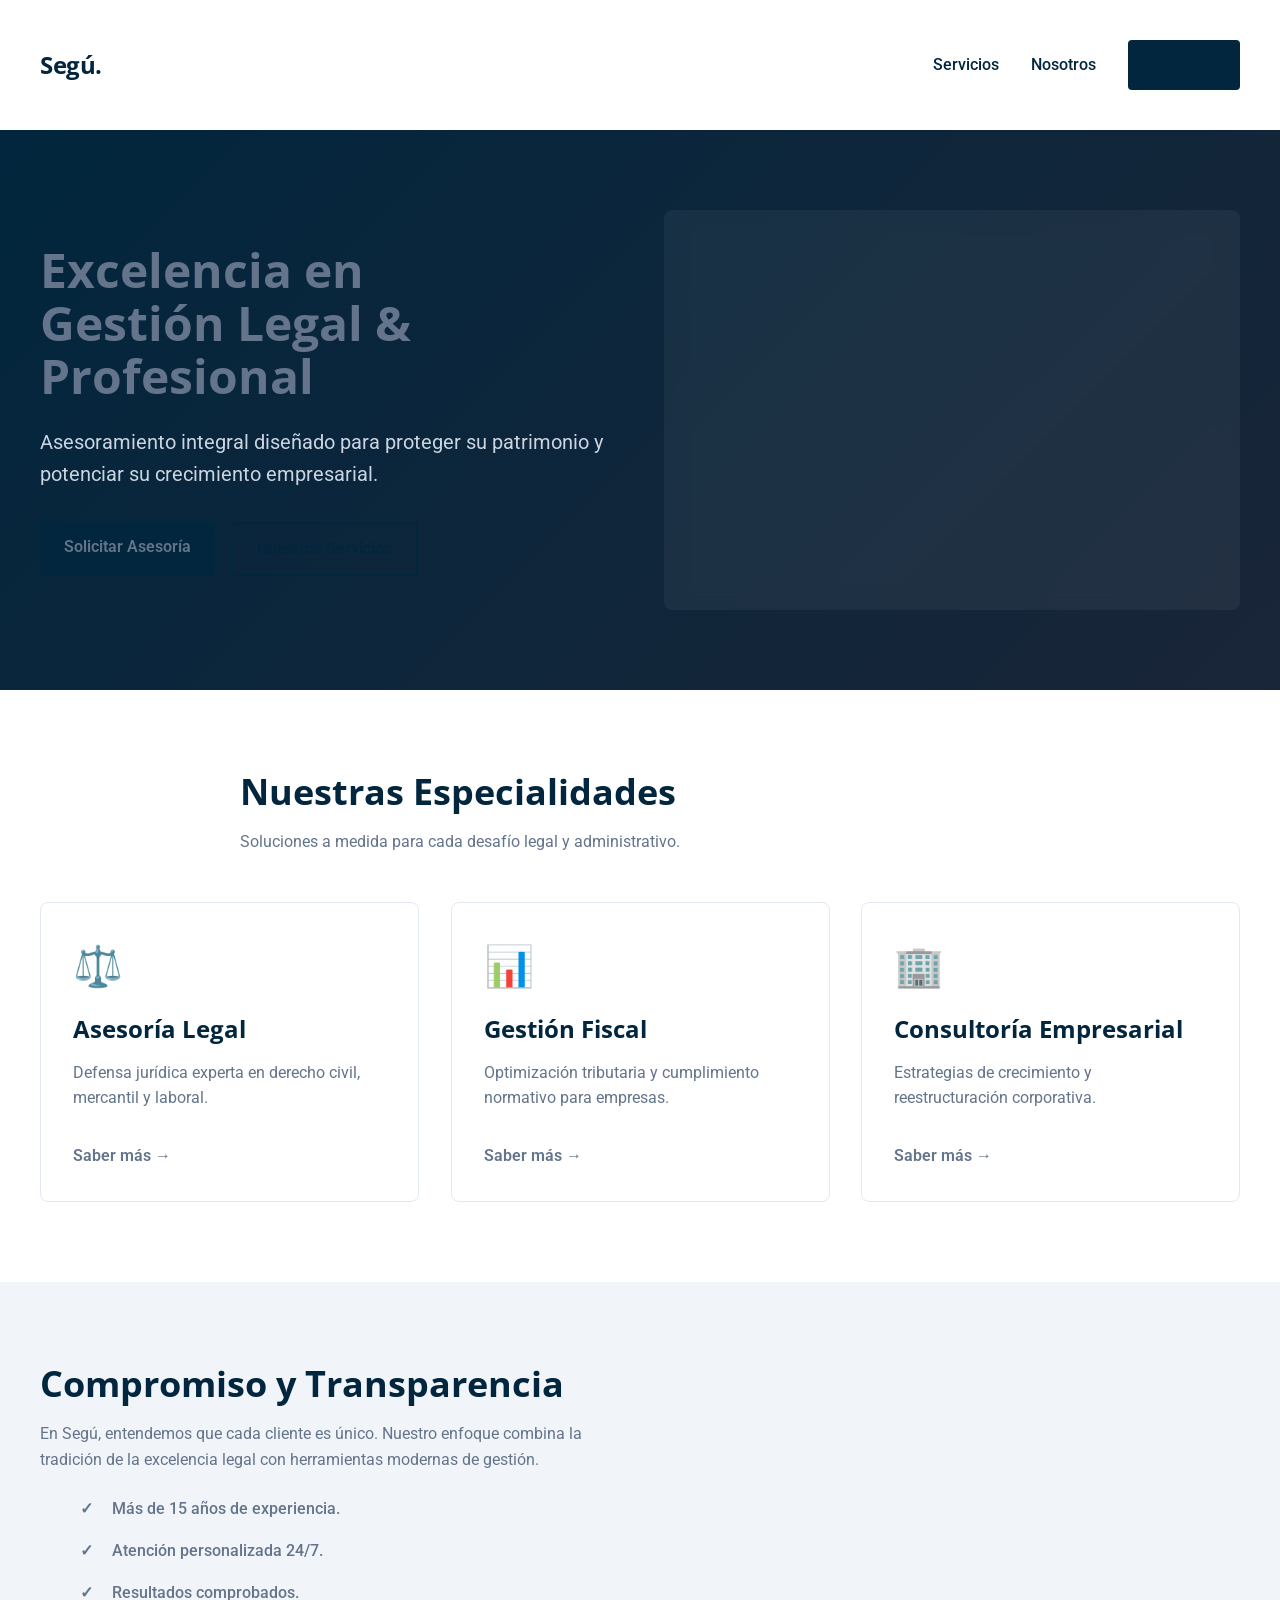
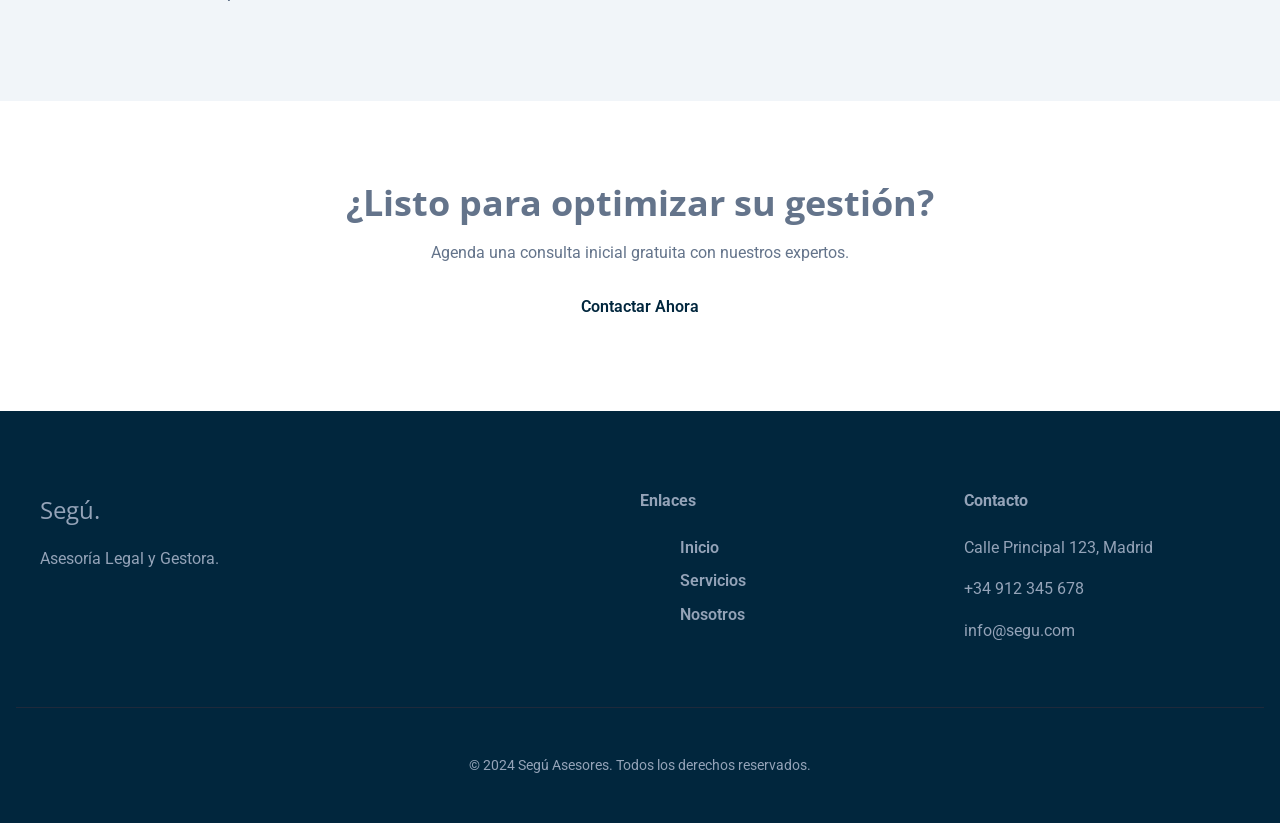
==== screens/home/home.html @ c508556a "Initial project structure with design system" ====
<!DOCTYPE html>
<html lang="es">

<head>
    <meta charset="UTF-8">
    <meta name="viewport" content="width=device-width, initial-scale=1.0">
    <meta name="description"
        content="Segú - Asesoría Legal y Gestora Profesional. Servicios de consultoría de alta calidad para empresas y particulares.">
    <title>Segú | Inicio</title>

    <!-- Styles -->
    <link rel="stylesheet" href="../../global.css">
    <link rel="stylesheet" href="./home.css">

    <!-- Favicon (placeholder) -->
    <link rel="icon"
        href="data:image/svg+xml,<svg xmlns=%22http://www.w3.org/2000/svg%22 viewBox=%220 0 100 100%22><text y=%22.9em%22 font-size=%2290%22>S</text></svg>">
</head>

<body>

    <!-- Header -->
    <header class="site-header">
        <div class="container header-content">
            <a href="home.html" class="logo">Segú<span class="dot">.</span></a>
            <nav class="desktop-nav">
                <ul>
                    <li><a href="#servicios">Servicios</a></li>
                    <li><a href="#nosotros">Nosotros</a></li>
                    <li><a href="#contacto" class="btn btn-primary">Contacto</a></li>
                </ul>
            </nav>
            <button class="mobile-menu-btn" aria-label="Abrir menú">
                <span></span>
                <span></span>
                <span></span>
            </button>
        </div>
    </header>

    <!-- Main Content -->
    <main>
        <!-- Hero Section -->
        <section class="hero">
            <div class="container hero-container">
                <div class="hero-text">
                    <h1>Excelencia en <br>Gestión Legal & <span class="highlight">Profesional</span></h1>
                    <p class="hero-subtitle">Asesoramiento integral diseñado para proteger su patrimonio y potenciar su
                        crecimiento empresarial.</p>
                    <div class="hero-actions">
                        <a href="#contacto" class="btn btn-primary">Solicitar Asesoría</a>
                        <a href="#servicios" class="btn btn-secondary">Nuestros Servicios</a>
                    </div>
                </div>
                <!-- Visual Element / Abstract Shape -->
                <div class="hero-visual">
                    <div class="visual-circle"></div>
                    <div class="visual-img-placeholder"></div>
                </div>
            </div>
        </section>

        <!-- Services Section -->
        <section id="servicios" class="services section-padding">
            <div class="container">
                <div class="section-header text-center">
                    <h2>Nuestras Especialidades</h2>
                    <p>Soluciones a medida para cada desafío legal y administrativo.</p>
                </div>

                <div class="services-grid">
                    <article class="service-card">
                        <div class="icon-box">⚖️</div>
                        <h3>Asesoría Legal</h3>
                        <p>Defensa jurídica experta en derecho civil, mercantil y laboral.</p>
                        <a href="#" class="service-link">Saber más &rarr;</a>
                    </article>

                    <article class="service-card">
                        <div class="icon-box">📊</div>
                        <h3>Gestión Fiscal</h3>
                        <p>Optimización tributaria y cumplimiento normativo para empresas.</p>
                        <a href="#" class="service-link">Saber más &rarr;</a>
                    </article>

                    <article class="service-card">
                        <div class="icon-box">🏢</div>
                        <h3>Consultoría Empresarial</h3>
                        <p>Estrategias de crecimiento y reestructuración corporativa.</p>
                        <a href="#" class="service-link">Saber más &rarr;</a>
                    </article>
                </div>
            </div>
        </section>

        <!-- About / Value Prop -->
        <section id="nosotros" class="about section-padding bg-light">
            <div class="container about-grid">
                <div class="about-content">
                    <h2>Compromiso y Transparencia</h2>
                    <p>En Segú, entendemos que cada cliente es único. Nuestro enfoque combina la tradición de la
                        excelencia legal con herramientas modernas de gestión.</p>
                    <ul class="check-list">
                        <li>Más de 15 años de experiencia.</li>
                        <li>Atención personalizada 24/7.</li>
                        <li>Resultados comprobados.</li>
                    </ul>
                </div>
                <div class="about-image">
                    <!-- Placeholder -->
                    <div class="image-box"></div>
                </div>
            </div>
        </section>

        <!-- Contact CTA -->
        <section id="contacto" class="cta-section section-padding">
            <div class="container cta-box">
                <h2>¿Listo para optimizar su gestión?</h2>
                <p>Agenda una consulta inicial gratuita con nuestros expertos.</p>
                <a href="mailto:info@segu.com" class="btn btn-white">Contactar Ahora</a>
            </div>
        </section>
    </main>

    <!-- Footer -->
    <footer class="site-footer">
        <div class="container footer-grid">
            <div class="footer-brand">
                <span class="logo-text">Segú.</span>
                <p>Asesoría Legal y Gestora.</p>
            </div>
            <div class="footer-links">
                <h4>Enlaces</h4>
                <ul>
                    <li><a href="#">Inicio</a></li>
                    <li><a href="#servicios">Servicios</a></li>
                    <li><a href="#nosotros">Nosotros</a></li>
                </ul>
            </div>
            <div class="footer-contact">
                <h4>Contacto</h4>
                <p>Calle Principal 123, Madrid</p>
                <p>+34 912 345 678</p>
                <p>info@segu.com</p>
            </div>
        </div>
        <div class="footer-bottom container">
            <p>&copy; 2024 Segú Asesores. Todos los derechos reservados.</p>
        </div>
    </footer>

    <!-- Scripts -->
    <script src="../../global.js"></script>
    <script src="./home.js"></script>
</body>

</html>
---- global.css ----
/* Global CSS: Variables, Resets, Typography */
/* Fonts: Open Sans (Headings), Roboto (Body) */
@import url('https://fonts.googleapis.com/css2?family=Open+Sans:wght@400;600;700;800&family=Roboto:wght@300;400;500;700&display=swap');

:root {
    /* 
       COLOR PALETTE SYSTEM 
       Primary: #01263D (Deep Blue) - Used for 30% (Structuring, Text, Headers)
       Secondary: #C1D789 (Soft Lime) - Used for 10% (Accents, CTAs)
       Neutral: White/Grays - Used for 60% (Backgrounds, Negative Space)
    */

    /* Primary Scale (Deep Blue) */
    --primary-100: #E0E9F0;
    --primary-200: #B3C6D6;
    --primary-300: #80A0B8;
    --primary-400: #4D7999;
    --primary-500: #01263D;
    /* Accessibile on White (AAA) */
    --primary-600: #011F32;
    --primary-700: #011826;
    --primary-800: #00101A;
    --primary-900: #00080D;

    /* Secondary Scale (Soft Lime) */
    --secondary-100: #F3F8E7;
    --secondary-200: #E5EFCC;
    --secondary-300: #D6E6B0;
    --secondary-400: #C9DE96;
    --secondary-500: #C1D789;
    /* Needs Dark Text for Contrast */
    --secondary-600: #AABD74;
    --secondary-700: #93A360;
    --secondary-800: #7C8A4D;
    --secondary-900: #65703A;

    /* Neutrals / Structure (The 60%) */
    --neutral-50: #FFFFFF;
    --neutral-100: #F8FAFC;
    --neutral-200: #E2E8F0;
    --neutral-300: #CBD5E1;
    --neutral-400: #94A3B8;
    --neutral-500: #64748B;
    --neutral-800: #1E293B;
    --neutral-900: #0F172A;

    /* Semantic Aliases */
    --color-bg-body: var(--neutral-50);
    --color-bg-alt: var(--neutral-100);

    --color-text-main: var(--primary-500);
    /* #01263D on White = 15.6:1 (AAA) */
    --color-text-body: var(--neutral-500);
    /* #64748B on White = 5.2:1 (AA) */
    --color-text-inverse: var(--neutral-50);
    --color-text-on-secondary: var(--primary-900);
    /* Dark text on Lime green for AAA */

    --color-primary: var(--primary-500);
    --color-secondary: var(--secondary-500);
    --color-border: var(--neutral-200);

    /* Gradients */
    --gradient-corporate: linear-gradient(135deg, var(--primary-600) 0%, var(--primary-400) 100%);
    --gradient-growth: linear-gradient(135deg, var(--primary-500) 0%, var(--secondary-600) 100%);
    --gradient-warm: linear-gradient(to right, var(--secondary-500), var(--secondary-300));

    /* Typography */
    --font-heading: 'Open Sans', sans-serif;
    --font-body: 'Roboto', sans-serif;

    /* Spacing */
    --space-xs: 0.5rem;
    --space-sm: 1rem;
    --space-md: 1.5rem;
    --space-lg: 2rem;
    --space-xl: 3rem;
    --space-2xl: 5rem;

    /* UI Elements */
    --radius-sm: 4px;
    --radius-md: 8px;
    --shadow-sm: 0 1px 2px 0 rgb(1 38 61 / 0.05);
    --shadow-md: 0 4px 6px -1px rgb(1 38 61 / 0.1);
}

/* Base Reset & Typography */
body {
    background-color: var(--color-bg-body);
    color: var(--color-text-body);
    font-family: var(--font-body);
    line-height: 1.6;
    margin: 0;
    -webkit-font-smoothing: antialiased;
}

h1,
h2,
h3,
h4,
h5,
h6 {
    color: var(--color-text-main);
    font-family: var(--font-heading);
    font-weight: 700;
    line-height: 1.2;
    margin: 0 0 var(--space-sm) 0;
}

h1 {
    font-size: 3rem;
}

h2 {
    font-size: 2.25rem;
}

h3 {
    font-size: 1.5rem;
}

a {
    color: var(--primary-400);
    text-decoration: none;
    font-weight: 600;
    transition: color 0.2s;
}

a:hover {
    color: var(--secondary-600);
}

/* Utility Classes for 60-30-10 Rule */
.text-primary {
    color: var(--color-primary);
}

.text-secondary {
    color: var(--color-secondary);
}

.bg-primary {
    background-color: var(--color-primary);
    color: var(--color-text-inverse);
}

.bg-secondary {
    background-color: var(--color-secondary);
    color: var(--color-text-on-secondary);
}

.bg-gradient-1 {
    background: var(--gradient-corporate);
    color: white;
}

.bg-gradient-2 {
    background: var(--gradient-growth);
    color: white;
}

.container {
    max-width: 1200px;
    margin: 0 auto;
    padding: 0 var(--space-md);
}
---- screens/home/home.css ----
/* screens/home/home.css */

/* --- Layout --- */

.site-header {
    background: var(--color-surface);
    padding: var(--space-md) 0;
    position: sticky;
    top: 0;
    z-index: 100;
    box-shadow: var(--shadow-sm);
}

.header-content {
    display: flex;
    justify-content: space-between;
    align-items: center;
}

.logo {
    font-family: var(--font-heading);
    font-size: 1.5rem;
    font-weight: 700;
    color: var(--color-primary);
    text-decoration: none;
    letter-spacing: -0.02em;
}

.logo .dot {
    color: var(--color-accent);
}

.desktop-nav ul {
    list-style: none;
    display: flex;
    gap: var(--space-lg);
    align-items: center;
}

.desktop-nav a {
    color: var(--color-text-main);
    font-weight: 500;
}

.desktop-nav a:hover {
    color: var(--color-accent);
}

/* Buttons */
.btn {
    display: inline-block;
    padding: 0.75rem 1.5rem;
    border-radius: 4px;
    /* Slightly rounded edges for modern but professional look */
    font-weight: 600;
    text-align: center;
    transition: all var(--transition-base);
}

.btn-primary {
    background: var(--color-primary);
    color: var(--color-surface);
}

.btn-primary:hover {
    background: var(--color-secondary);
    transform: translateY(-2px);
    box-shadow: var(--shadow-md);
}

.btn-secondary {
    background: transparent;
    border: 2px solid var(--color-primary);
    color: var(--color-primary);
}

.btn-secondary:hover {
    background: var(--color-primary);
    color: var(--color-surface);
}

.btn-white {
    background: var(--color-surface);
    color: var(--color-primary);
}

.btn-white:hover {
    background: var(--color-accent);
    color: var(--color-surface);
}

/* Hero Section */
.hero {
    background-color: var(--color-primary);
    /* Fallback */
    background: linear-gradient(135deg, var(--color-primary) 0%, #1a2538 100%);
    color: var(--color-surface);
    padding: var(--space-2xl) 0;
    position: relative;
    overflow: hidden;
}

.hero-container {
    display: flex;
    align-items: center;
    justify-content: space-between;
    gap: var(--space-xl);
}

.hero-text {
    flex: 1;
    z-index: 2;
}

.hero h1 {
    color: var(--color-surface);
    line-height: 1.1;
    margin-bottom: var(--space-md);
}

.hero .highlight {
    color: var(--color-accent);
    position: relative;
}

.hero-subtitle {
    font-size: 1.25rem;
    color: #cbd5e1;
    /* Light slate */
    margin-bottom: var(--space-lg);
    max-width: 600px;
}

.hero-actions {
    display: flex;
    gap: var(--space-sm);
}

.hero-visual {
    flex: 1;
    position: relative;
    height: 400px;
    /* Placeholder height */
    background: rgba(255, 255, 255, 0.05);
    /* Placeholder glass look */
    border-radius: 8px;
    backdrop-filter: blur(10px);
}

/* Services */
.section-padding {
    padding: var(--space-2xl) 0;
}

.section-header {
    max-width: 800px;
    margin: 0 auto var(--space-xl);
}

.services-grid {
    display: grid;
    grid-template-columns: repeat(auto-fit, minmax(300px, 1fr));
    gap: var(--space-lg);
}

.service-card {
    background: var(--color-surface);
    padding: var(--space-lg);
    border-radius: 8px;
    border: 1px solid var(--color-border);
    transition: transform var(--transition-base), box-shadow var(--transition-base);
}

.service-card:hover {
    transform: translateY(-5px);
    box-shadow: var(--shadow-lg);
    border-color: var(--color-accent);
}

.icon-box {
    font-size: 2.5rem;
    margin-bottom: var(--space-sm);
}

.service-link {
    display: inline-block;
    margin-top: var(--space-sm);
    font-weight: 600;
    color: var(--color-accent);
}

/* About Section */
.bg-light {
    background-color: #F1F5F9;
}

.about-grid {
    display: grid;
    grid-template-columns: 1fr 1fr;
    gap: var(--space-2xl);
    align-items: center;
}

.check-list {
    list-style: none;
    margin-top: var(--space-md);
}

.check-list li {
    position: relative;
    padding-left: 2rem;
    margin-bottom: var(--space-sm);
    font-weight: 500;
}

.check-list li::before {
    content: "✓";
    position: absolute;
    left: 0;
    color: var(--color-accent);
    font-weight: bold;
}

/* CTA */
.cta-section {
    background-color: var(--color-accent);
    color: var(--color-surface);
    text-align: center;
}

.cta-box h2,
.cta-box p {
    color: var(--color-surface);
}

/* Override global */

/* Footer */
.site-footer {
    background: var(--color-primary);
    color: #94a3b8;
    padding: var(--space-2xl) 0 var(--space-lg);
}

.footer-grid {
    display: grid;
    grid-template-columns: 2fr 1fr 1fr;
    gap: var(--space-xl);
    margin-bottom: var(--space-xl);
}

.footer-brand .logo-text {
    font-family: var(--font-heading);
    font-size: 1.5rem;
    color: var(--color-surface);
    display: block;
    margin-bottom: var(--space-xs);
}

.footer-links ul {
    list-style: none;
}

.footer-links li {
    margin-bottom: var(--space-xs);
}

.footer-links a {
    color: #94a3b8;
}

.footer-links a:hover {
    color: var(--color-surface);
}

.footer-contact h4,
.footer-links h4 {
    color: var(--color-surface);
    font-family: var(--font-body);
    margin-bottom: var(--space-md);
}

.footer-bottom {
    border-top: 1px solid #1e293b;
    padding-top: var(--space-lg);
    text-align: center;
    font-size: 0.875rem;
}

/* Responsive / Mobile Menu */
@media (max-width: 768px) {
    .header-content {
        flex-wrap: wrap;
    }

    .desktop-nav {
        display: none;
        /* Hidden by default */
        width: 100%;
        order: 3;
        margin-top: var(--space-md);
        background: var(--color-surface);
        padding: var(--space-md);
        box-shadow: 0 4px 6px -1px rgb(0 0 0 / 0.1);
        border-radius: 0 0 8px 8px;
    }

    .desktop-nav.active {
        display: block;
        animation: slideDown 0.3s ease-out;
    }

    .desktop-nav ul {
        flex-direction: column;
        align-items: center;
        /* Center links on mobile for better touch targets */
        gap: var(--space-md);
    }

    .mobile-menu-btn {
        display: block;
    }

    .hero-container {
        flex-direction: column;
        text-align: center;
        padding-top: var(--space-lg);
    }

    .hero-actions {
        justify-content: center;
    }

    .hero-text {
        margin-bottom: var(--space-lg);
    }

    .services-grid {
        grid-template-columns: 1fr;
    }

    .about-grid {
        grid-template-columns: 1fr;
    }

    .footer-grid {
        grid-template-columns: 1fr;
        text-align: center;
    }

    .footer-brand,
    .footer-links,
    .footer-contact {
        margin-bottom: var(--space-md);
    }
}

/* Mobile Button Styles */
.mobile-menu-btn {
    display: none;
    /* Visible only on mobile via media query */
    background: none;
    border: none;
    cursor: pointer;
    padding: var(--space-xs);
    z-index: 101;
}

.mobile-menu-btn span {
    display: block;
    width: 25px;
    height: 2px;
    background-color: var(--color-primary);
    margin: 6px 0;
    transition: 0.3s;
}

/* Hamburger to X Transformation */
.mobile-menu-btn.active span:nth-child(1) {
    transform: rotate(45deg) translate(5px, 6px);
}

.mobile-menu-btn.active span:nth-child(2) {
    opacity: 0;
}

.mobile-menu-btn.active span:nth-child(3) {
    transform: rotate(-45deg) translate(5px, -6px);
}

/* Animations */
@keyframes slideDown {
    from {
        opacity: 0;
        transform: translateY(-10px);
    }

    to {
        opacity: 1;
        transform: translateY(0);
    }
}

.fade-in-section {
    opacity: 0;
    transform: translateY(30px);
    transition: opacity 0.8s ease-out, transform 0.8s ease-out;
    will-change: opacity, transform;
}

.fade-in-section.visible {
    opacity: 1;
    transform: translateY(0);
}
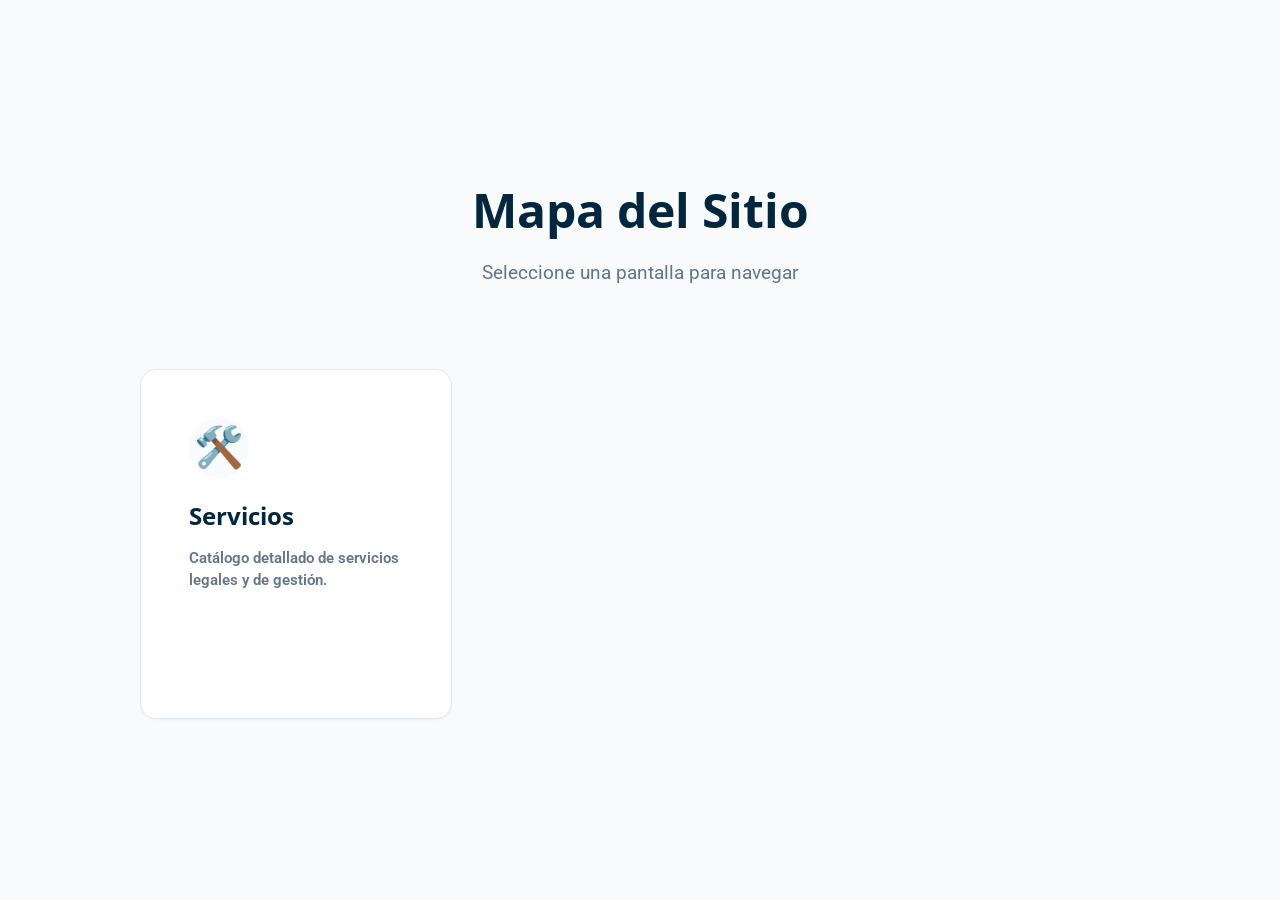
==== commit 7f2c498e: "created header" ====
--- a/screens/home/home.html
+++ b/screens/home/home.html
@@ -4,154 +4,36 @@
 <head>
     <meta charset="UTF-8">
     <meta name="viewport" content="width=device-width, initial-scale=1.0">
-    <meta name="description"
-        content="Segú - Asesoría Legal y Gestora Profesional. Servicios de consultoría de alta calidad para empresas y particulares.">
-    <title>Segú | Inicio</title>
-
-    <!-- Styles -->
+    <title>Segú | Navegación</title>
     <link rel="stylesheet" href="../../global.css">
     <link rel="stylesheet" href="./home.css">
-
-    <!-- Favicon (placeholder) -->
-    <link rel="icon"
-        href="data:image/svg+xml,<svg xmlns=%22http://www.w3.org/2000/svg%22 viewBox=%220 0 100 100%22><text y=%22.9em%22 font-size=%2290%22>S</text></svg>">
 </head>
 
 <body>
 
-    <!-- Header -->
-    <header class="site-header">
-        <div class="container header-content">
-            <a href="home.html" class="logo">Segú<span class="dot">.</span></a>
-            <nav class="desktop-nav">
-                <ul>
-                    <li><a href="#servicios">Servicios</a></li>
-                    <li><a href="#nosotros">Nosotros</a></li>
-                    <li><a href="#contacto" class="btn btn-primary">Contacto</a></li>
-                </ul>
-            </nav>
-            <button class="mobile-menu-btn" aria-label="Abrir menú">
-                <span></span>
-                <span></span>
-                <span></span>
-            </button>
+    <main class="nav-hub">
+        <div class="container">
+            <header class="hub-header">
+                <h1>Mapa del Sitio</h1>
+                <p>Seleccione una pantalla para navegar</p>
+            </header>
+
+            <div class="screens-grid">
+                <!-- Card for Services Screen -->
+                <a href="../services/services.html" class="screen-card">
+                    <div class="card-content">
+                        <div class="icon">🛠️</div>
+                        <h2>Servicios</h2>
+                        <p>Catálogo detallado de servicios legales y de gestión.</p>
+                    </div>
+                    <div class="card-arrow">→</div>
+                </a>
+
+                <!-- Future cards will go here -->
+            </div>
         </div>
-    </header>
-
-    <!-- Main Content -->
-    <main>
-        <!-- Hero Section -->
-        <section class="hero">
-            <div class="container hero-container">
-                <div class="hero-text">
-                    <h1>Excelencia en <br>Gestión Legal & <span class="highlight">Profesional</span></h1>
-                    <p class="hero-subtitle">Asesoramiento integral diseñado para proteger su patrimonio y potenciar su
-                        crecimiento empresarial.</p>
-                    <div class="hero-actions">
-                        <a href="#contacto" class="btn btn-primary">Solicitar Asesoría</a>
-                        <a href="#servicios" class="btn btn-secondary">Nuestros Servicios</a>
-                    </div>
-                </div>
-                <!-- Visual Element / Abstract Shape -->
-                <div class="hero-visual">
-                    <div class="visual-circle"></div>
-                    <div class="visual-img-placeholder"></div>
-                </div>
-            </div>
-        </section>
-
-        <!-- Services Section -->
-        <section id="servicios" class="services section-padding">
-            <div class="container">
-                <div class="section-header text-center">
-                    <h2>Nuestras Especialidades</h2>
-                    <p>Soluciones a medida para cada desafío legal y administrativo.</p>
-                </div>
-
-                <div class="services-grid">
-                    <article class="service-card">
-                        <div class="icon-box">⚖️</div>
-                        <h3>Asesoría Legal</h3>
-                        <p>Defensa jurídica experta en derecho civil, mercantil y laboral.</p>
-                        <a href="#" class="service-link">Saber más &rarr;</a>
-                    </article>
-
-                    <article class="service-card">
-                        <div class="icon-box">📊</div>
-                        <h3>Gestión Fiscal</h3>
-                        <p>Optimización tributaria y cumplimiento normativo para empresas.</p>
-                        <a href="#" class="service-link">Saber más &rarr;</a>
-                    </article>
-
-                    <article class="service-card">
-                        <div class="icon-box">🏢</div>
-                        <h3>Consultoría Empresarial</h3>
-                        <p>Estrategias de crecimiento y reestructuración corporativa.</p>
-                        <a href="#" class="service-link">Saber más &rarr;</a>
-                    </article>
-                </div>
-            </div>
-        </section>
-
-        <!-- About / Value Prop -->
-        <section id="nosotros" class="about section-padding bg-light">
-            <div class="container about-grid">
-                <div class="about-content">
-                    <h2>Compromiso y Transparencia</h2>
-                    <p>En Segú, entendemos que cada cliente es único. Nuestro enfoque combina la tradición de la
-                        excelencia legal con herramientas modernas de gestión.</p>
-                    <ul class="check-list">
-                        <li>Más de 15 años de experiencia.</li>
-                        <li>Atención personalizada 24/7.</li>
-                        <li>Resultados comprobados.</li>
-                    </ul>
-                </div>
-                <div class="about-image">
-                    <!-- Placeholder -->
-                    <div class="image-box"></div>
-                </div>
-            </div>
-        </section>
-
-        <!-- Contact CTA -->
-        <section id="contacto" class="cta-section section-padding">
-            <div class="container cta-box">
-                <h2>¿Listo para optimizar su gestión?</h2>
-                <p>Agenda una consulta inicial gratuita con nuestros expertos.</p>
-                <a href="mailto:info@segu.com" class="btn btn-white">Contactar Ahora</a>
-            </div>
-        </section>
     </main>
 
-    <!-- Footer -->
-    <footer class="site-footer">
-        <div class="container footer-grid">
-            <div class="footer-brand">
-                <span class="logo-text">Segú.</span>
-                <p>Asesoría Legal y Gestora.</p>
-            </div>
-            <div class="footer-links">
-                <h4>Enlaces</h4>
-                <ul>
-                    <li><a href="#">Inicio</a></li>
-                    <li><a href="#servicios">Servicios</a></li>
-                    <li><a href="#nosotros">Nosotros</a></li>
-                </ul>
-            </div>
-            <div class="footer-contact">
-                <h4>Contacto</h4>
-                <p>Calle Principal 123, Madrid</p>
-                <p>+34 912 345 678</p>
-                <p>info@segu.com</p>
-            </div>
-        </div>
-        <div class="footer-bottom container">
-            <p>&copy; 2024 Segú Asesores. Todos los derechos reservados.</p>
-        </div>
-    </footer>
-
-    <!-- Scripts -->
-    <script src="../../global.js"></script>
     <script src="./home.js"></script>
 </body>
 
--- a/global.css
+++ b/global.css
@@ -57,7 +57,15 @@
     /* Dark text on Lime green for AAA */
 
     --color-primary: var(--primary-500);
-    --color-secondary: var(--secondary-500);
+
+    /* Contextual Secondary Colors */
+    --color-secondary-on-light: var(--secondary-700);
+    /* Darker for contrast on white */
+    --color-secondary-on-dark: var(--secondary-500);
+    /* Lighter for pop on dark */
+
+    /* Default to 'On Light' since body is light */
+    --color-secondary: var(--color-secondary-on-light);
     --color-border: var(--neutral-200);
 
     /* Gradients */
@@ -80,11 +88,44 @@
     /* UI Elements */
     --radius-sm: 4px;
     --radius-md: 8px;
+    --radius-lg: 16px;
     --shadow-sm: 0 1px 2px 0 rgb(1 38 61 / 0.05);
     --shadow-md: 0 4px 6px -1px rgb(1 38 61 / 0.1);
+    --shadow-lg: 0 10px 15px -3px rgb(1 38 61 / 0.1), 0 4px 6px -2px rgb(1 38 61 / 0.05);
+
+    /* Animation */
+    --transition-base: 0.3s cubic-bezier(0.4, 0, 0.2, 1);
+    --transition-smooth: 0.5s cubic-bezier(0.4, 0, 0.2, 1);
+
+    /* Compatibility Aliases for Components */
+    --color-surface: var(--neutral-50);
+    --color-accent: var(--color-secondary);
+    /* Follows secondary context */
+}
+
+/* Context Overrides for Dark Backgrounds */
+.bg-primary,
+.bg-gradient-1,
+.scheme-dark {
+    --color-secondary: var(--color-secondary-on-dark);
+    --color-accent: var(--color-secondary-on-dark);
+    --color-text-main: var(--neutral-50);
+    --color-text-body: var(--neutral-300);
 }
 
 /* Base Reset & Typography */
+*,
+*::before,
+*::after {
+    box-sizing: border-box;
+}
+
+html,
+body {
+    overflow-x: hidden;
+    width: 100%;
+}
+
 body {
     background-color: var(--color-bg-body);
     color: var(--color-text-body);
--- a/screens/home/home.css
+++ b/screens/home/home.css
@@ -1,414 +1,107 @@
 /* screens/home/home.css */
 
-/* --- Layout --- */
-
-.site-header {
-    background: var(--color-surface);
-    padding: var(--space-md) 0;
-    position: sticky;
-    top: 0;
-    z-index: 100;
-    box-shadow: var(--shadow-sm);
+body {
+    background-color: var(--color-bg-alt);
+    min-height: 100vh;
+    display: flex;
+    flex-direction: column;
 }
 
-.header-content {
+.nav-hub {
+    flex: 1;
     display: flex;
-    justify-content: space-between;
     align-items: center;
+    justify-content: center;
+    padding: var(--space-xl) 0;
 }
 
-.logo {
-    font-family: var(--font-heading);
-    font-size: 1.5rem;
-    font-weight: 700;
-    color: var(--color-primary);
-    text-decoration: none;
-    letter-spacing: -0.02em;
+.hub-header {
+    text-align: center;
+    margin-bottom: var(--space-2xl);
 }
 
-.logo .dot {
-    color: var(--color-accent);
+.hub-header h1 {
+    font-size: 3rem;
+    color: var(--color-primary);
+    margin-bottom: var(--space-sm);
 }
 
-.desktop-nav ul {
-    list-style: none;
-    display: flex;
-    gap: var(--space-lg);
-    align-items: center;
+.hub-header p {
+    color: var(--neutral-500);
+    font-size: 1.2rem;
 }
 
-.desktop-nav a {
-    color: var(--color-text-main);
-    font-weight: 500;
+.screens-grid {
+    display: grid;
+    grid-template-columns: repeat(auto-fill, minmax(300px, 1fr));
+    gap: var(--space-lg);
+    max-width: 1000px;
+    margin: 0 auto;
 }
 
-.desktop-nav a:hover {
-    color: var(--color-accent);
+.screen-card {
+    background: var(--color-surface);
+    border-radius: var(--radius-lg);
+    padding: var(--space-xl);
+    text-decoration: none;
+    color: var(--color-text-body);
+    border: 1px solid var(--neutral-200);
+    box-shadow: var(--shadow-sm);
+    transition: all var(--transition-base);
+    display: flex;
+    flex-direction: column;
+    justify-content: space-between;
+    position: relative;
+    overflow: hidden;
+    min-height: 200px;
 }
 
-/* Buttons */
-.btn {
-    display: inline-block;
-    padding: 0.75rem 1.5rem;
-    border-radius: 4px;
-    /* Slightly rounded edges for modern but professional look */
-    font-weight: 600;
-    text-align: center;
-    transition: all var(--transition-base);
-}
-
-.btn-primary {
-    background: var(--color-primary);
-    color: var(--color-surface);
-}
-
-.btn-primary:hover {
-    background: var(--color-secondary);
-    transform: translateY(-2px);
-    box-shadow: var(--shadow-md);
-}
-
-.btn-secondary {
-    background: transparent;
-    border: 2px solid var(--color-primary);
-    color: var(--color-primary);
-}
-
-.btn-secondary:hover {
-    background: var(--color-primary);
-    color: var(--color-surface);
-}
-
-.btn-white {
-    background: var(--color-surface);
-    color: var(--color-primary);
-}
-
-.btn-white:hover {
-    background: var(--color-accent);
-    color: var(--color-surface);
-}
-
-/* Hero Section */
-.hero {
-    background-color: var(--color-primary);
-    /* Fallback */
-    background: linear-gradient(135deg, var(--color-primary) 0%, #1a2538 100%);
-    color: var(--color-surface);
-    padding: var(--space-2xl) 0;
-    position: relative;
-    overflow: hidden;
-}
-
-.hero-container {
-    display: flex;
-    align-items: center;
-    justify-content: space-between;
-    gap: var(--space-xl);
-}
-
-.hero-text {
-    flex: 1;
-    z-index: 2;
-}
-
-.hero h1 {
-    color: var(--color-surface);
-    line-height: 1.1;
-    margin-bottom: var(--space-md);
-}
-
-.hero .highlight {
-    color: var(--color-accent);
-    position: relative;
-}
-
-.hero-subtitle {
-    font-size: 1.25rem;
-    color: #cbd5e1;
-    /* Light slate */
-    margin-bottom: var(--space-lg);
-    max-width: 600px;
-}
-
-.hero-actions {
-    display: flex;
-    gap: var(--space-sm);
-}
-
-.hero-visual {
-    flex: 1;
-    position: relative;
-    height: 400px;
-    /* Placeholder height */
-    background: rgba(255, 255, 255, 0.05);
-    /* Placeholder glass look */
-    border-radius: 8px;
-    backdrop-filter: blur(10px);
-}
-
-/* Services */
-.section-padding {
-    padding: var(--space-2xl) 0;
-}
-
-.section-header {
-    max-width: 800px;
-    margin: 0 auto var(--space-xl);
-}
-
-.services-grid {
-    display: grid;
-    grid-template-columns: repeat(auto-fit, minmax(300px, 1fr));
-    gap: var(--space-lg);
-}
-
-.service-card {
-    background: var(--color-surface);
-    padding: var(--space-lg);
-    border-radius: 8px;
-    border: 1px solid var(--color-border);
-    transition: transform var(--transition-base), box-shadow var(--transition-base);
-}
-
-.service-card:hover {
+.screen-card:hover {
     transform: translateY(-5px);
     box-shadow: var(--shadow-lg);
     border-color: var(--color-accent);
 }
 
-.icon-box {
+.card-content .icon {
     font-size: 2.5rem;
+    margin-bottom: var(--space-md);
+    background: var(--neutral-100);
+    width: 60px;
+    height: 60px;
+    display: flex;
+    align-items: center;
+    justify-content: center;
+    border-radius: 50%;
+    transition: background var(--transition-base);
+}
+
+.screen-card:hover .icon {
+    background: var(--secondary-100);
+}
+
+.screen-card h2 {
+    font-size: 1.5rem;
+    color: var(--color-primary);
     margin-bottom: var(--space-sm);
 }
 
-.service-link {
-    display: inline-block;
-    margin-top: var(--space-sm);
-    font-weight: 600;
-    color: var(--color-accent);
+.screen-card p {
+    font-size: 0.95rem;
+    line-height: 1.5;
+    color: var(--neutral-500);
 }
 
-/* About Section */
-.bg-light {
-    background-color: #F1F5F9;
-}
-
-.about-grid {
-    display: grid;
-    grid-template-columns: 1fr 1fr;
-    gap: var(--space-2xl);
-    align-items: center;
-}
-
-.check-list {
-    list-style: none;
+.card-arrow {
+    align-self: flex-end;
+    font-size: 1.5rem;
+    color: var(--color-accent);
+    opacity: 0;
+    transform: translateX(-10px);
+    transition: all var(--transition-base);
     margin-top: var(--space-md);
 }
 
-.check-list li {
-    position: relative;
-    padding-left: 2rem;
-    margin-bottom: var(--space-sm);
-    font-weight: 500;
-}
-
-.check-list li::before {
-    content: "✓";
-    position: absolute;
-    left: 0;
-    color: var(--color-accent);
-    font-weight: bold;
-}
-
-/* CTA */
-.cta-section {
-    background-color: var(--color-accent);
-    color: var(--color-surface);
-    text-align: center;
-}
-
-.cta-box h2,
-.cta-box p {
-    color: var(--color-surface);
-}
-
-/* Override global */
-
-/* Footer */
-.site-footer {
-    background: var(--color-primary);
-    color: #94a3b8;
-    padding: var(--space-2xl) 0 var(--space-lg);
-}
-
-.footer-grid {
-    display: grid;
-    grid-template-columns: 2fr 1fr 1fr;
-    gap: var(--space-xl);
-    margin-bottom: var(--space-xl);
-}
-
-.footer-brand .logo-text {
-    font-family: var(--font-heading);
-    font-size: 1.5rem;
-    color: var(--color-surface);
-    display: block;
-    margin-bottom: var(--space-xs);
-}
-
-.footer-links ul {
-    list-style: none;
-}
-
-.footer-links li {
-    margin-bottom: var(--space-xs);
-}
-
-.footer-links a {
-    color: #94a3b8;
-}
-
-.footer-links a:hover {
-    color: var(--color-surface);
-}
-
-.footer-contact h4,
-.footer-links h4 {
-    color: var(--color-surface);
-    font-family: var(--font-body);
-    margin-bottom: var(--space-md);
-}
-
-.footer-bottom {
-    border-top: 1px solid #1e293b;
-    padding-top: var(--space-lg);
-    text-align: center;
-    font-size: 0.875rem;
-}
-
-/* Responsive / Mobile Menu */
-@media (max-width: 768px) {
-    .header-content {
-        flex-wrap: wrap;
-    }
-
-    .desktop-nav {
-        display: none;
-        /* Hidden by default */
-        width: 100%;
-        order: 3;
-        margin-top: var(--space-md);
-        background: var(--color-surface);
-        padding: var(--space-md);
-        box-shadow: 0 4px 6px -1px rgb(0 0 0 / 0.1);
-        border-radius: 0 0 8px 8px;
-    }
-
-    .desktop-nav.active {
-        display: block;
-        animation: slideDown 0.3s ease-out;
-    }
-
-    .desktop-nav ul {
-        flex-direction: column;
-        align-items: center;
-        /* Center links on mobile for better touch targets */
-        gap: var(--space-md);
-    }
-
-    .mobile-menu-btn {
-        display: block;
-    }
-
-    .hero-container {
-        flex-direction: column;
-        text-align: center;
-        padding-top: var(--space-lg);
-    }
-
-    .hero-actions {
-        justify-content: center;
-    }
-
-    .hero-text {
-        margin-bottom: var(--space-lg);
-    }
-
-    .services-grid {
-        grid-template-columns: 1fr;
-    }
-
-    .about-grid {
-        grid-template-columns: 1fr;
-    }
-
-    .footer-grid {
-        grid-template-columns: 1fr;
-        text-align: center;
-    }
-
-    .footer-brand,
-    .footer-links,
-    .footer-contact {
-        margin-bottom: var(--space-md);
-    }
-}
-
-/* Mobile Button Styles */
-.mobile-menu-btn {
-    display: none;
-    /* Visible only on mobile via media query */
-    background: none;
-    border: none;
-    cursor: pointer;
-    padding: var(--space-xs);
-    z-index: 101;
-}
-
-.mobile-menu-btn span {
-    display: block;
-    width: 25px;
-    height: 2px;
-    background-color: var(--color-primary);
-    margin: 6px 0;
-    transition: 0.3s;
-}
-
-/* Hamburger to X Transformation */
-.mobile-menu-btn.active span:nth-child(1) {
-    transform: rotate(45deg) translate(5px, 6px);
-}
-
-.mobile-menu-btn.active span:nth-child(2) {
-    opacity: 0;
-}
-
-.mobile-menu-btn.active span:nth-child(3) {
-    transform: rotate(-45deg) translate(5px, -6px);
-}
-
-/* Animations */
-@keyframes slideDown {
-    from {
-        opacity: 0;
-        transform: translateY(-10px);
-    }
-
-    to {
-        opacity: 1;
-        transform: translateY(0);
-    }
-}
-
-.fade-in-section {
-    opacity: 0;
-    transform: translateY(30px);
-    transition: opacity 0.8s ease-out, transform 0.8s ease-out;
-    will-change: opacity, transform;
-}
-
-.fade-in-section.visible {
+.screen-card:hover .card-arrow {
     opacity: 1;
-    transform: translateY(0);
+    transform: translateX(0);
 }
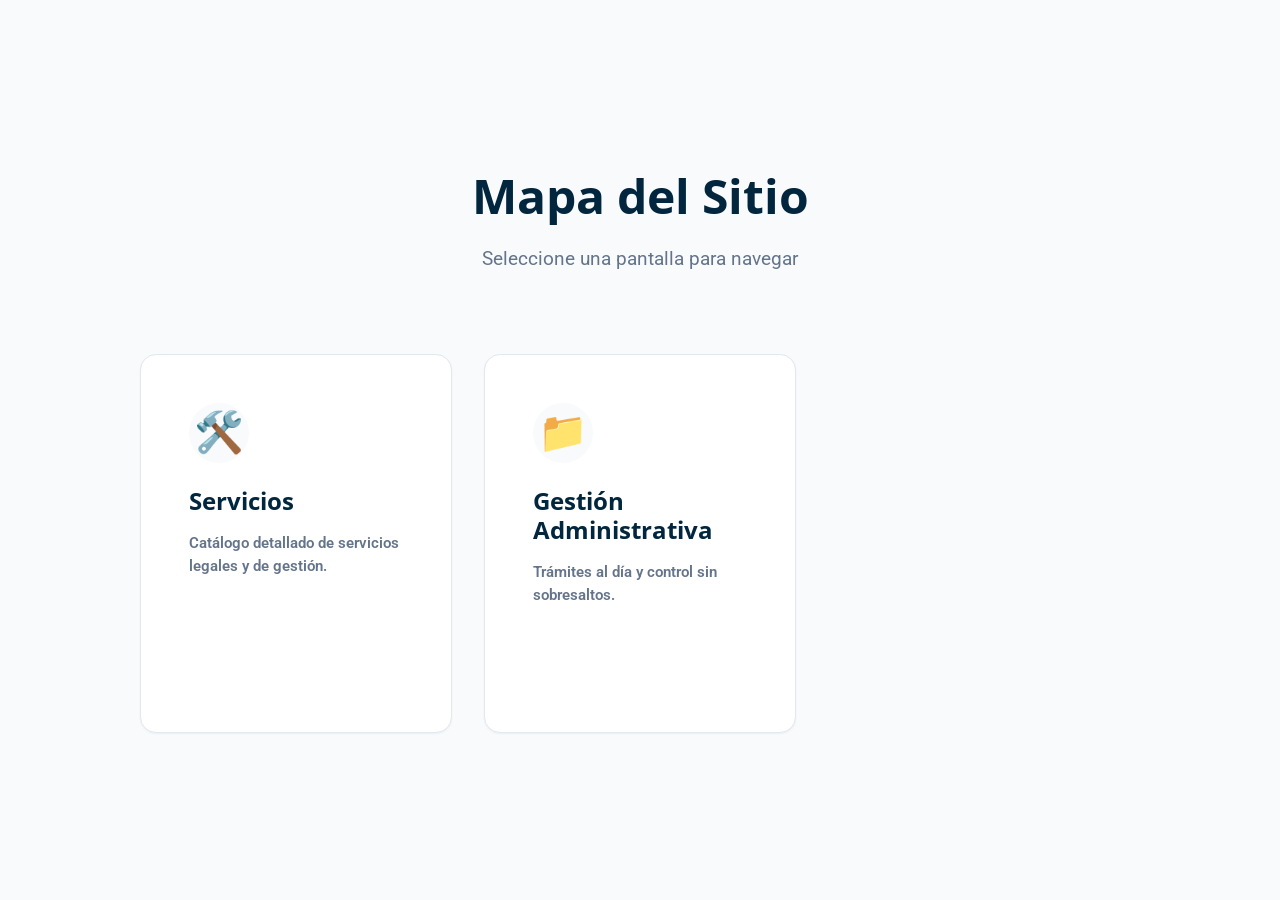
==== commit c662c848: "feat: implement administrative management screen with new layout and styling" ====
--- a/screens/home/home.html
+++ b/screens/home/home.html
@@ -29,6 +29,16 @@
                     <div class="card-arrow">→</div>
                 </a>
 
+                <!-- Card for Gestion Administrativa Screen -->
+                <a href="../gestion-administrativa/gestion-administrativa.html" class="screen-card">
+                    <div class="card-content">
+                        <div class="icon">📁</div>
+                        <h2>Gestión Administrativa</h2>
+                        <p>Trámites al día y control sin sobresaltos.</p>
+                    </div>
+                    <div class="card-arrow">→</div>
+                </a>
+
                 <!-- Future cards will go here -->
             </div>
         </div>
--- a/global.css
+++ b/global.css
@@ -72,6 +72,7 @@
     --gradient-corporate: linear-gradient(135deg, var(--primary-600) 0%, var(--primary-400) 100%);
     --gradient-growth: linear-gradient(135deg, var(--primary-500) 0%, var(--secondary-600) 100%);
     --gradient-warm: linear-gradient(to right, var(--secondary-500), var(--secondary-300));
+    --gradient-hover-card: linear-gradient(135deg, #CCFBDD 0%, #E4FDB9 100%);
 
     /* Typography */
     --font-heading: 'Open Sans', sans-serif;
